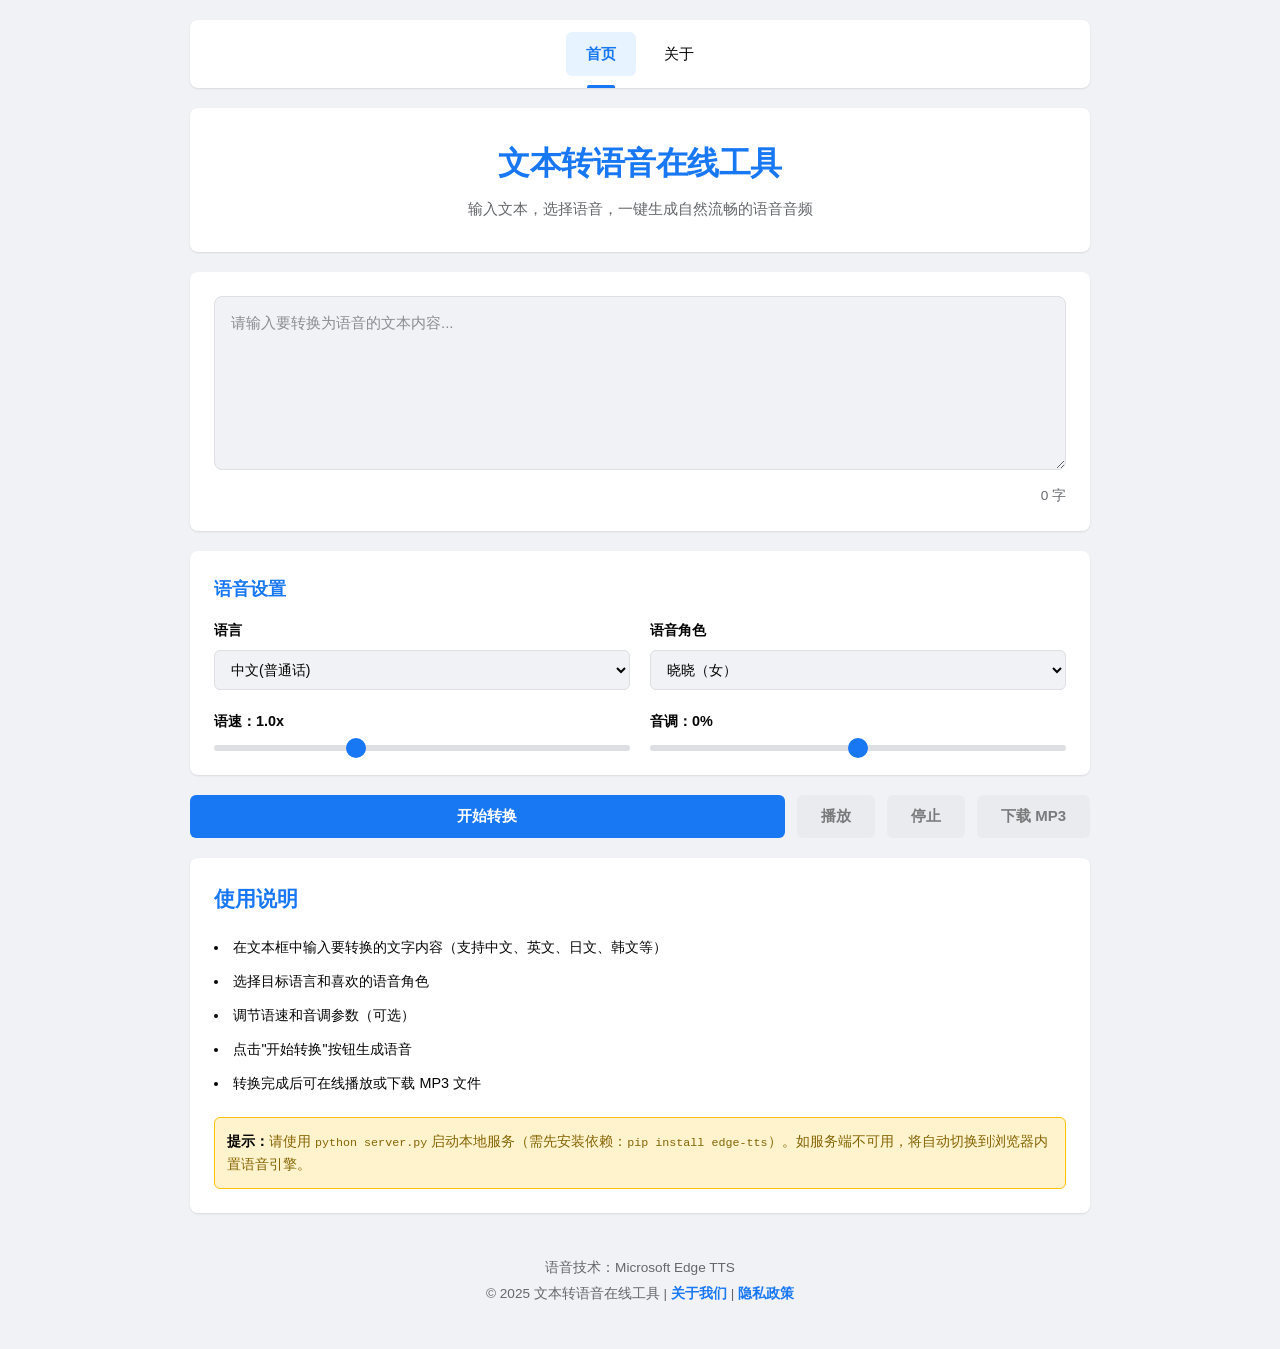
==== index.html @ cc3d6eb8 "fix" ====
<!DOCTYPE html>
<html lang="zh-CN">
<head>
    <meta charset="UTF-8">
    <meta name="viewport" content="width=device-width, initial-scale=1.0">
    <title>文本转语音在线工具 - 免费TTS语音合成</title>
    <meta name="description" content="免费在线文本转语音工具，支持中文、英文、日文、韩文等多种语言，使用微软Edge TTS语音合成技术，可下载MP3音频文件。">
    <meta name="keywords" content="文本转语音,TTS,语音合成,Edge TTS,在线朗读,MP3下载">
    <link rel="stylesheet" href="css/style.css">
</head>
<body>
    <div class="container">
        <nav class="top-nav">
            <ul>
                <li><a href="index.html" class="active">首页</a></li>
                <li><a href="about.html">关于</a></li>
            </ul>
        </nav>

        <header>
            <h1>文本转语音在线工具</h1>
            <p class="subtitle">输入文本，选择语音，一键生成自然流畅的语音音频</p>
        </header>

        <!-- 文本输入区 -->
        <div class="card">
            <div class="textarea-wrapper">
                <textarea
                    id="textInput"
                    placeholder="请输入要转换为语音的文本内容..."
                    rows="6"
                ></textarea>
                <div class="char-count">
                    <span id="charCount">0</span> 字
                </div>
            </div>
        </div>

        <!-- 语音设置区 -->
        <div class="card">
            <h3 class="card-title">语音设置</h3>
            <div class="settings-grid">
                <div class="setting-item">
                    <label for="langSelect">语言</label>
                    <select id="langSelect"></select>
                </div>
                <div class="setting-item">
                    <label for="voiceSelect">语音角色</label>
                    <select id="voiceSelect"></select>
                </div>
                <div class="setting-item">
                    <label for="rateRange">语速：<span id="rateValue">1.0x</span></label>
                    <input type="range" id="rateRange" min="0.5" max="2.0" step="0.1" value="1.0">
                </div>
                <div class="setting-item">
                    <label for="pitchRange">音调：<span id="pitchValue">0%</span></label>
                    <input type="range" id="pitchRange" min="-50" max="50" step="5" value="0">
                </div>
            </div>
        </div>

        <!-- 控制区 -->
        <div class="controls">
            <button id="synthesizeBtn" class="btn-primary" onclick="synthesize()">
                <span class="btn-text">开始转换</span>
            </button>
            <button id="playBtn" class="btn-secondary" onclick="togglePlay()" disabled>
                <span class="btn-text">播放</span>
            </button>
            <button id="stopBtn" class="btn-secondary" onclick="stopAudio()" disabled>
                <span class="btn-text">停止</span>
            </button>
            <button id="downloadBtn" class="btn-secondary" onclick="downloadAudio()" disabled>
                <span class="btn-text">下载 MP3</span>
            </button>
        </div>

        <!-- 加载提示 -->
        <div id="loading" class="loading" style="display: none;">
            <div class="spinner"></div>
            <p>正在合成语音，请稍候...</p>
        </div>

        <!-- 错误提示 -->
        <div id="error" class="error" style="display: none;"></div>

        <!-- 引擎提示 -->
        <div id="engineNotice" class="engine-notice" style="display: none;"></div>

        <!-- 音频播放区 -->
        <div id="audioSection" class="card audio-section" style="display: none;">
            <h3 class="card-title">合成结果</h3>
            <audio id="audioPlayer" controls></audio>
        </div>

        <!-- 使用说明 -->
        <div class="instructions">
            <h3>使用说明</h3>
            <ul>
                <li>在文本框中输入要转换的文字内容（支持中文、英文、日文、韩文等）</li>
                <li>选择目标语言和喜欢的语音角色</li>
                <li>调节语速和音调参数（可选）</li>
                <li>点击"开始转换"按钮生成语音</li>
                <li>转换完成后可在线播放或下载 MP3 文件</li>
            </ul>
            <div class="api-notice">
                <strong>提示：</strong>请使用 <code>python server.py</code> 启动本地服务（需先安装依赖：<code>pip install edge-tts</code>）。如服务端不可用，将自动切换到浏览器内置语音引擎。
            </div>
        </div>

        <footer>
            <p>语音技术：Microsoft Edge TTS</p>
            <p>&copy; 2025 文本转语音在线工具 | <a href="about.html">关于我们</a> | <a href="privacy.html">隐私政策</a></p>
        </footer>
    </div>

    <script src="js/app.js"></script>
</body>
</html>
---- css/style.css ----
* {
    margin: 0;
    padding: 0;
    box-sizing: border-box;
}

body {
    font-family: -apple-system, BlinkMacSystemFont, 'Segoe UI', Helvetica, Arial, sans-serif;
    background: #f0f2f5;
    min-height: 100vh;
    padding: 20px;
    line-height: 1.6;
}

.container {
    max-width: 900px;
    margin: 0 auto;
}

/* 顶部导航样式 */
.top-nav {
    background: white;
    border-radius: 8px;
    box-shadow: 0 1px 2px rgba(0, 0, 0, 0.1);
    margin-bottom: 20px;
    padding: 12px 24px;
}

.top-nav ul {
    list-style: none;
    display: flex;
    gap: 8px;
    justify-content: center;
    align-items: center;
}

.top-nav li {
    margin: 0;
}

.top-nav a {
    display: block;
    padding: 10px 20px;
    color: #050505;
    text-decoration: none;
    font-size: 15px;
    font-weight: 500;
    border-radius: 6px;
    transition: all 0.2s;
    position: relative;
}

.top-nav a:hover {
    background: #f0f2f5;
    color: #1877f2;
}

.top-nav a.active {
    background: #e7f3ff;
    color: #1877f2;
    font-weight: 600;
}

.top-nav a.active::after {
    content: '';
    position: absolute;
    bottom: -12px;
    left: 50%;
    transform: translateX(-50%);
    width: 40%;
    height: 3px;
    background: #1877f2;
    border-radius: 2px 2px 0 0;
}

/* 头部样式 */
header {
    text-align: center;
    background: white;
    padding: 30px 20px;
    margin-bottom: 20px;
    border-radius: 8px;
    box-shadow: 0 1px 2px rgba(0, 0, 0, 0.1);
}

header h1 {
    font-size: 2em;
    color: #1877f2;
    margin-bottom: 8px;
    font-weight: 600;
    letter-spacing: -0.5px;
}

.subtitle {
    font-size: 0.95em;
    color: #65676b;
    font-weight: 400;
}

/* 通用卡片 */
.card {
    background: white;
    border-radius: 8px;
    padding: 24px;
    box-shadow: 0 1px 2px rgba(0, 0, 0, 0.1);
    margin-bottom: 20px;
}

.card-title {
    color: #1877f2;
    font-size: 1.1em;
    font-weight: 600;
    margin-bottom: 16px;
}

/* 文本输入区 */
.textarea-wrapper {
    position: relative;
}

#textInput {
    width: 100%;
    padding: 14px 16px;
    font-size: 15px;
    border: 1px solid #dddfe2;
    border-radius: 8px;
    outline: none;
    resize: vertical;
    min-height: 140px;
    font-family: inherit;
    line-height: 1.6;
    transition: border-color 0.2s, box-shadow 0.2s;
    background: #f0f2f5;
    color: #050505;
}

#textInput:focus {
    background: white;
    border-color: #1877f2;
    box-shadow: 0 0 0 2px rgba(24, 119, 242, 0.1);
}

#textInput::placeholder {
    color: #8a8d91;
}

.char-count {
    text-align: right;
    margin-top: 8px;
    font-size: 0.85em;
    color: #65676b;
}

/* 语音设置网格 */
.settings-grid {
    display: grid;
    grid-template-columns: 1fr 1fr;
    gap: 20px;
}

.setting-item {
    display: flex;
    flex-direction: column;
    gap: 8px;
}

.setting-item label {
    font-size: 0.9em;
    font-weight: 600;
    color: #050505;
}

.setting-item select {
    padding: 10px 12px;
    font-size: 14px;
    border: 1px solid #dddfe2;
    border-radius: 6px;
    background: #f0f2f5;
    color: #050505;
    outline: none;
    cursor: pointer;
    transition: border-color 0.2s;
    appearance: auto;
}

.setting-item select:focus {
    border-color: #1877f2;
    background: white;
}

/* 滑块样式 */
input[type="range"] {
    -webkit-appearance: none;
    appearance: none;
    width: 100%;
    height: 6px;
    background: #dddfe2;
    border-radius: 3px;
    outline: none;
    cursor: pointer;
    margin-top: 4px;
}

input[type="range"]::-webkit-slider-thumb {
    -webkit-appearance: none;
    appearance: none;
    width: 20px;
    height: 20px;
    background: #1877f2;
    border-radius: 50%;
    cursor: pointer;
    transition: background 0.2s;
}

input[type="range"]::-webkit-slider-thumb:hover {
    background: #166fe5;
}

input[type="range"]::-moz-range-thumb {
    width: 20px;
    height: 20px;
    background: #1877f2;
    border: none;
    border-radius: 50%;
    cursor: pointer;
}

input[type="range"]::-moz-range-thumb:hover {
    background: #166fe5;
}

/* 控制按钮区 */
.controls {
    display: flex;
    gap: 12px;
    margin-bottom: 20px;
    flex-wrap: wrap;
}

.btn-primary,
.btn-secondary {
    padding: 12px 24px;
    font-size: 15px;
    font-weight: 600;
    border: none;
    border-radius: 6px;
    cursor: pointer;
    transition: all 0.2s;
    display: flex;
    align-items: center;
    justify-content: center;
    gap: 6px;
    white-space: nowrap;
}

.btn-primary {
    background: #1877f2;
    color: white;
    flex: 1;
}

.btn-primary:hover:not(:disabled) {
    background: #166fe5;
}

.btn-primary:active:not(:disabled) {
    background: #1564d6;
    transform: scale(0.98);
}

.btn-secondary {
    background: #e4e6eb;
    color: #050505;
}

.btn-secondary:hover:not(:disabled) {
    background: #d8dadf;
}

.btn-secondary:active:not(:disabled) {
    background: #ced0d4;
    transform: scale(0.98);
}

.btn-primary:disabled,
.btn-secondary:disabled {
    opacity: 0.5;
    cursor: not-allowed;
}

/* 加载动画 */
.loading {
    background: white;
    border-radius: 8px;
    padding: 32px;
    text-align: center;
    box-shadow: 0 1px 2px rgba(0, 0, 0, 0.1);
    margin-bottom: 20px;
}

.loading p {
    color: #1877f2;
}

.spinner {
    width: 40px;
    height: 40px;
    margin: 0 auto 16px;
    border: 3px solid #e4e6eb;
    border-top: 3px solid #1877f2;
    border-radius: 50%;
    animation: spin 0.8s linear infinite;
}

@keyframes spin {
    0% { transform: rotate(0deg); }
    100% { transform: rotate(360deg); }
}

/* 错误提示 */
.error {
    background: #ffebe9;
    border: 1px solid #f02849;
    color: #c41c00;
    padding: 12px 16px;
    border-radius: 6px;
    margin-bottom: 20px;
    text-align: center;
    font-size: 0.9em;
}

/* 引擎提示 */
.engine-notice {
    background: #e7f3ff;
    border: 1px solid #1877f2;
    color: #1877f2;
    padding: 10px 16px;
    border-radius: 6px;
    margin-bottom: 20px;
    text-align: center;
    font-size: 0.85em;
    font-weight: 500;
}

/* 音频播放区 */
.audio-section {
    animation: fadeIn 0.3s;
}

@keyframes fadeIn {
    from {
        opacity: 0;
        transform: translateY(10px);
    }
    to {
        opacity: 1;
        transform: translateY(0);
    }
}

.audio-section audio {
    width: 100%;
    margin-top: 8px;
    border-radius: 6px;
}

/* 使用说明 */
.instructions {
    background: white;
    border-radius: 8px;
    padding: 24px;
    box-shadow: 0 1px 2px rgba(0, 0, 0, 0.1);
    margin-bottom: 20px;
}

.instructions h3 {
    color: #1877f2;
    margin-bottom: 16px;
    font-size: 1.3em;
    font-weight: 600;
}

.instructions ul {
    list-style-position: inside;
    margin-bottom: 16px;
    color: #65676b;
    font-size: 0.9em;
    line-height: 1.8;
}

.instructions li {
    padding: 4px 0;
    color: #050505;
}

.api-notice {
    background: #fff3cd;
    border: 1px solid #ffc107;
    padding: 12px;
    border-radius: 6px;
    font-size: 0.9em;
    color: #856404;
}

.api-notice strong {
    color: #050505;
}

/* 页脚 */
footer {
    text-align: center;
    padding: 20px 0;
    color: #65676b;
    font-size: 0.85em;
}

footer p {
    margin: 4px 0;
}

footer a {
    color: #1877f2;
    text-decoration: none;
    font-weight: 600;
}

footer a:hover {
    text-decoration: underline;
}

/* 内容页面样式 (关于页面和隐私政策页面) */
.content-section {
    background: white;
    border-radius: 8px;
    padding: 24px;
    box-shadow: 0 1px 2px rgba(0, 0, 0, 0.1);
    margin-bottom: 20px;
}

.content-section p {
    color: #050505;
    margin-bottom: 12px;
    line-height: 1.8;
}

.content-section h2 {
    color: #1877f2;
    margin: 24px 0 16px 0;
    font-size: 1.4em;
    font-weight: 600;
}

.content-section h3 {
    color: #050505;
    margin: 16px 0 12px 0;
    font-size: 1.1em;
    font-weight: 600;
}

.content-section h4 {
    color: #050505;
    margin: 12px 0 8px 0;
    font-size: 1em;
    font-weight: 600;
}

.content-section ul {
    margin: 12px 0 16px 24px;
    line-height: 1.8;
}

.content-section li {
    color: #050505;
    margin: 8px 0;
}

.content-section a {
    color: #1877f2;
    text-decoration: none;
    font-weight: 600;
}

.content-section a:hover {
    text-decoration: underline;
}

.policy-section,
.about-section {
    margin-bottom: 32px;
}

.last-updated {
    color: #65676b;
    font-size: 0.9em;
    margin-bottom: 24px;
    padding: 12px;
    background: #f0f2f5;
    border-radius: 6px;
}

.policy-notice,
.disclaimer {
    background: #fff3cd;
    border: 1px solid #ffc107;
    padding: 16px;
    border-radius: 6px;
    margin: 16px 0;
}

.policy-notice p,
.disclaimer ul {
    color: #856404;
    margin: 0;
}

.policy-notice strong {
    color: #050505;
}

.back-link {
    margin-top: 32px;
    padding-top: 24px;
    border-top: 1px solid #e4e6eb;
    text-align: center;
}

.back-link a {
    display: inline-block;
    padding: 10px 24px;
    background: #e4e6eb;
    color: #050505;
    text-decoration: none;
    border-radius: 6px;
    font-weight: 600;
    transition: all 0.2s;
}

.back-link a:hover {
    background: #d8dadf;
}

/* 功能网格 */
.features-grid {
    display: grid;
    grid-template-columns: repeat(auto-fit, minmax(250px, 1fr));
    gap: 16px;
    margin: 20px 0;
}

.feature-item {
    padding: 20px;
    background: #f0f2f5;
    border-radius: 8px;
    text-align: center;
    transition: all 0.2s;
}

.feature-item:hover {
    background: #e4e6eb;
    transform: translateY(-2px);
    box-shadow: 0 2px 4px rgba(0, 0, 0, 0.1);
}

.feature-icon {
    font-size: 2em;
    margin-bottom: 12px;
}

.feature-item h3 {
    color: #1877f2;
    font-size: 1.1em;
    margin: 12px 0 8px 0;
}

.feature-item p {
    color: #65676b;
    font-size: 0.9em;
    margin: 0;
}

/* 使用场景列表 */
.use-cases {
    list-style: none;
    margin: 16px 0;
    padding: 0;
}

.use-cases li {
    padding: 12px;
    background: #f0f2f5;
    border-radius: 6px;
    margin-bottom: 12px;
}

.use-cases strong {
    color: #1877f2;
}

/* 更新日志 */
.changelog {
    margin: 16px 0;
}

.changelog-item {
    padding: 16px;
    background: #f0f2f5;
    border-radius: 6px;
    margin-bottom: 16px;
    border-left: 4px solid #1877f2;
}

.changelog-item h4 {
    color: #1877f2;
    margin-top: 0;
}

.changelog-item ul {
    margin: 8px 0 0 20px;
}

/* 响应式设计 */
@media (max-width: 768px) {
    body {
        padding: 12px;
    }

    .top-nav {
        padding: 10px 16px;
    }

    .top-nav ul {
        gap: 6px;
    }

    .top-nav a {
        padding: 8px 16px;
        font-size: 14px;
    }

    .top-nav a.active::after {
        width: 60%;
        height: 2px;
    }

    header {
        padding: 20px 16px;
    }

    header h1 {
        font-size: 1.6em;
    }

    .card {
        padding: 16px;
    }

    .settings-grid {
        grid-template-columns: 1fr;
        gap: 16px;
    }

    .controls {
        flex-direction: column;
    }

    .controls button {
        width: 100%;
    }

    .instructions {
        padding: 16px;
    }

    .content-section {
        padding: 16px;
    }

    .content-section h2 {
        font-size: 1.2em;
    }

    .features-grid {
        grid-template-columns: 1fr;
    }

    .feature-item {
        padding: 16px;
    }
}

@media (max-width: 480px) {
    .top-nav {
        padding: 8px 12px;
    }

    .top-nav ul {
        gap: 4px;
        flex-wrap: wrap;
    }

    .top-nav a {
        padding: 6px 14px;
        font-size: 13px;
    }

    header h1 {
        font-size: 1.4em;
    }

    .subtitle {
        font-size: 0.85em;
    }

    .content-section {
        padding: 12px;
    }

    .content-section h2 {
        font-size: 1.1em;
    }

    .content-section ul {
        margin-left: 16px;
    }

    .back-link a {
        padding: 8px 20px;
        font-size: 14px;
    }
}
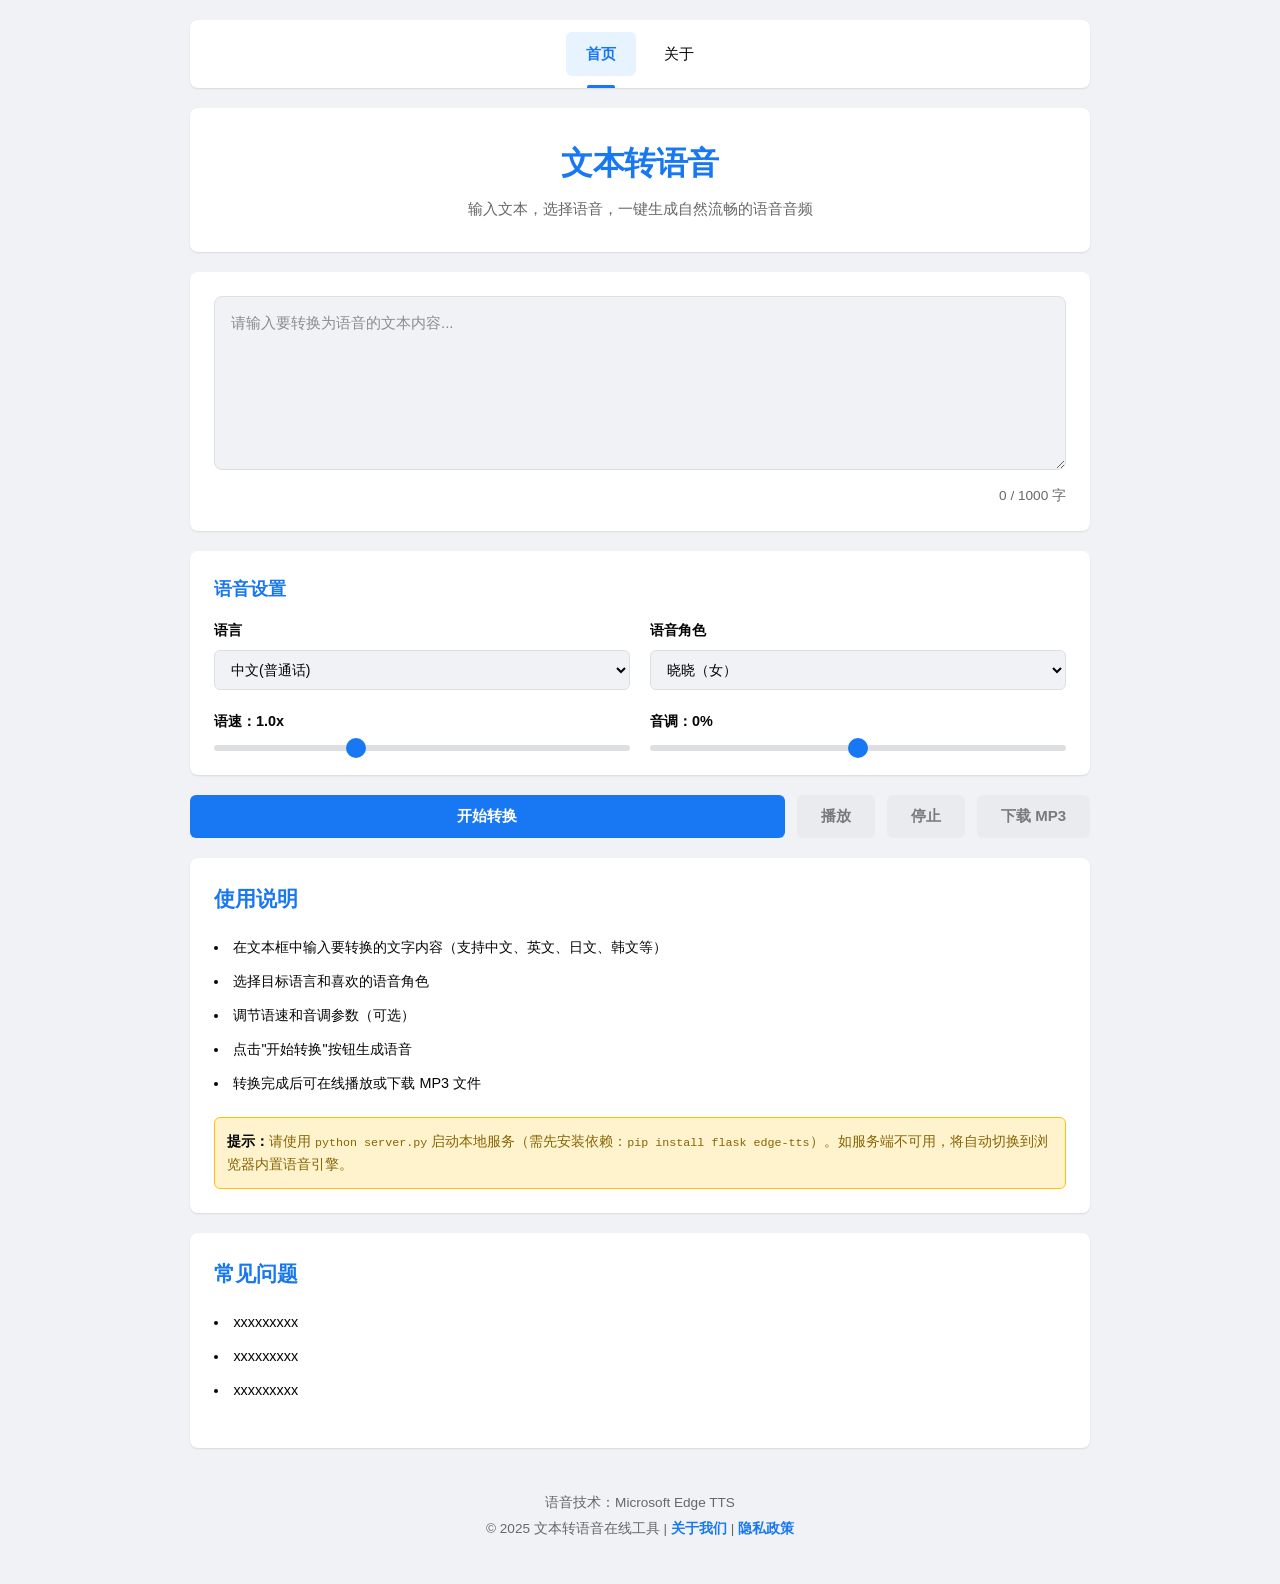
==== commit 0770991e: "fix" ====
--- a/index.html
+++ b/index.html
@@ -18,7 +18,7 @@
         </nav>
 
         <header>
-            <h1>文本转语音在线工具</h1>
+            <h1>文本转语音</h1>
             <p class="subtitle">输入文本，选择语音，一键生成自然流畅的语音音频</p>
         </header>
 
@@ -31,7 +31,7 @@
                     rows="6"
                 ></textarea>
                 <div class="char-count">
-                    <span id="charCount">0</span> 字
+                    <span id="charCount">0</span> / 1000 字
                 </div>
             </div>
         </div>
@@ -104,8 +104,18 @@
                 <li>转换完成后可在线播放或下载 MP3 文件</li>
             </ul>
             <div class="api-notice">
-                <strong>提示：</strong>请使用 <code>python server.py</code> 启动本地服务（需先安装依赖：<code>pip install edge-tts</code>）。如服务端不可用，将自动切换到浏览器内置语音引擎。
+                <strong>提示：</strong>请使用 <code>python server.py</code> 启动本地服务（需先安装依赖：<code>pip install flask edge-tts</code>）。如服务端不可用，将自动切换到浏览器内置语音引擎。
             </div>
+        </div>
+
+        <!-- 常见问题 -->
+        <div class="instructions">
+            <h3>常见问题</h3>
+            <ul>
+                <li>xxxxxxxxx</li>
+                <li>xxxxxxxxx</li>
+                <li>xxxxxxxxx</li>
+            </ul>
         </div>
 
         <footer>
--- a/css/style.css
+++ b/css/style.css
@@ -149,6 +149,12 @@
     margin-top: 8px;
     font-size: 0.85em;
     color: #65676b;
+    transition: color 0.2s;
+}
+
+.char-count.char-limit {
+    color: #c41c00;
+    font-weight: 600;
 }
 
 /* 语音设置网格 */
